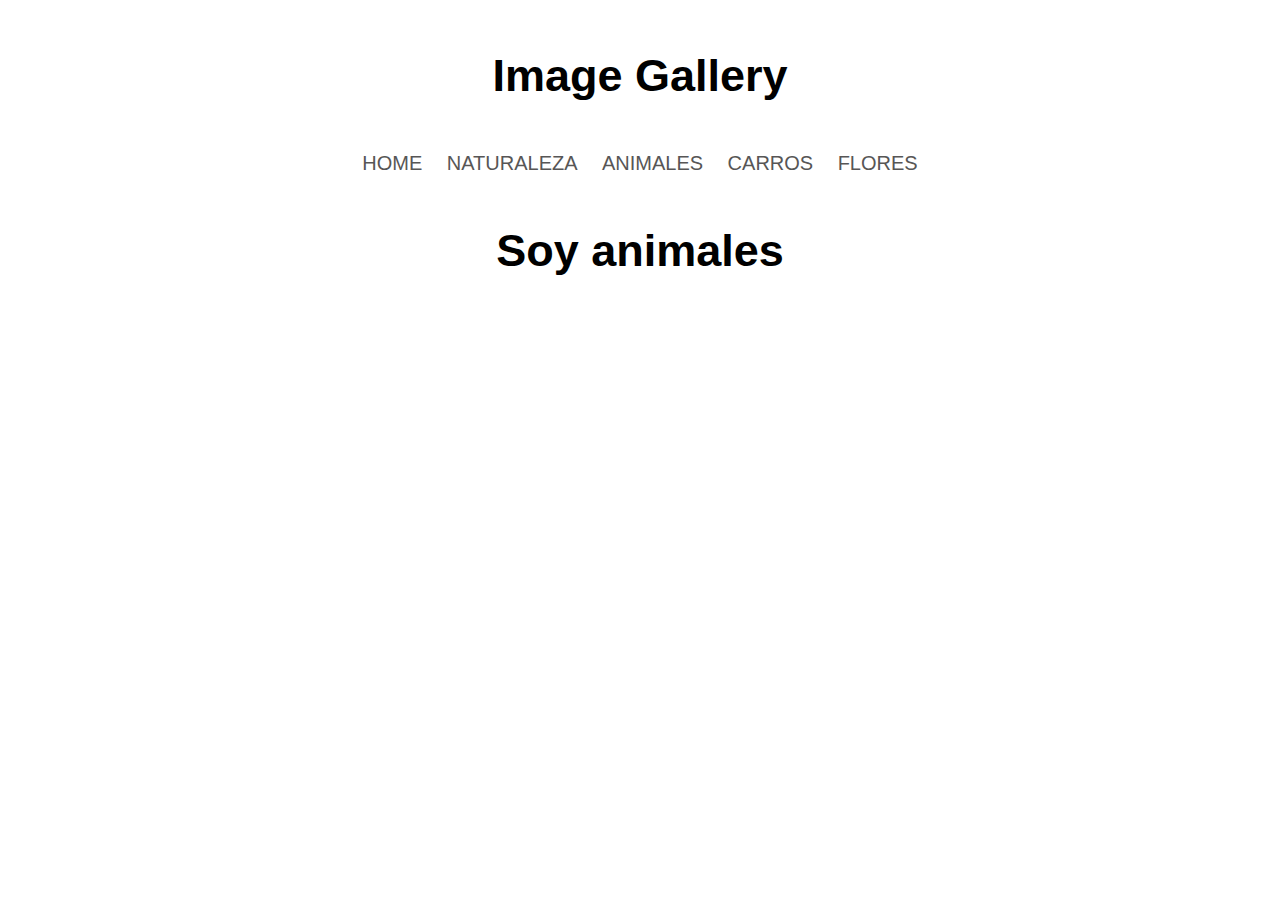
==== animales.html @ 75518bd1 "Creacion del navbar y cada uno de sus enlaces a otros HTML y creacion de la funcion para el login" ====
<!DOCTYPE html>
<html lang="en">
<head>
    <meta charset="UTF-8">
    <meta name="viewport" content="width=device-width, initial-scale=1.0">
    <title>Image Gallery</title>
    <link rel="stylesheet" href="gallery.css">
</head>
<body>
    <main>
        <header>
            <h1>Image Gallery</h1>
            <nav>
                <a href="gallery.html">HOME</a>
                <a href="naturaleza.html">NATURALEZA</a>
                <a href="#">ANIMALES</a>
                <a href="carros.html">CARROS</a>
                <a href="flores.html">FLORES</a>
            </nav>
        </header>
        <h1>Soy animales</h1>
    </main>
</body>
</html>
---- gallery.css ----
*{
    margin: 0;
    padding: 0;
    box-sizing: border-box;
    font-family: sans-serif;
}
h1{
    text-align: center;
    margin: 50px auto;
    font-size: 45px;
}

nav{
    text-align: center;
}
nav a{
    text-decoration-line: none;
    margin-left: 10px;
    margin-right: 10px;
    color: rgb(87, 86, 86);
    font-size: 20px;
}

nav a:hover{
    font-size: 25px;
    color: black;
}

img{
    
}
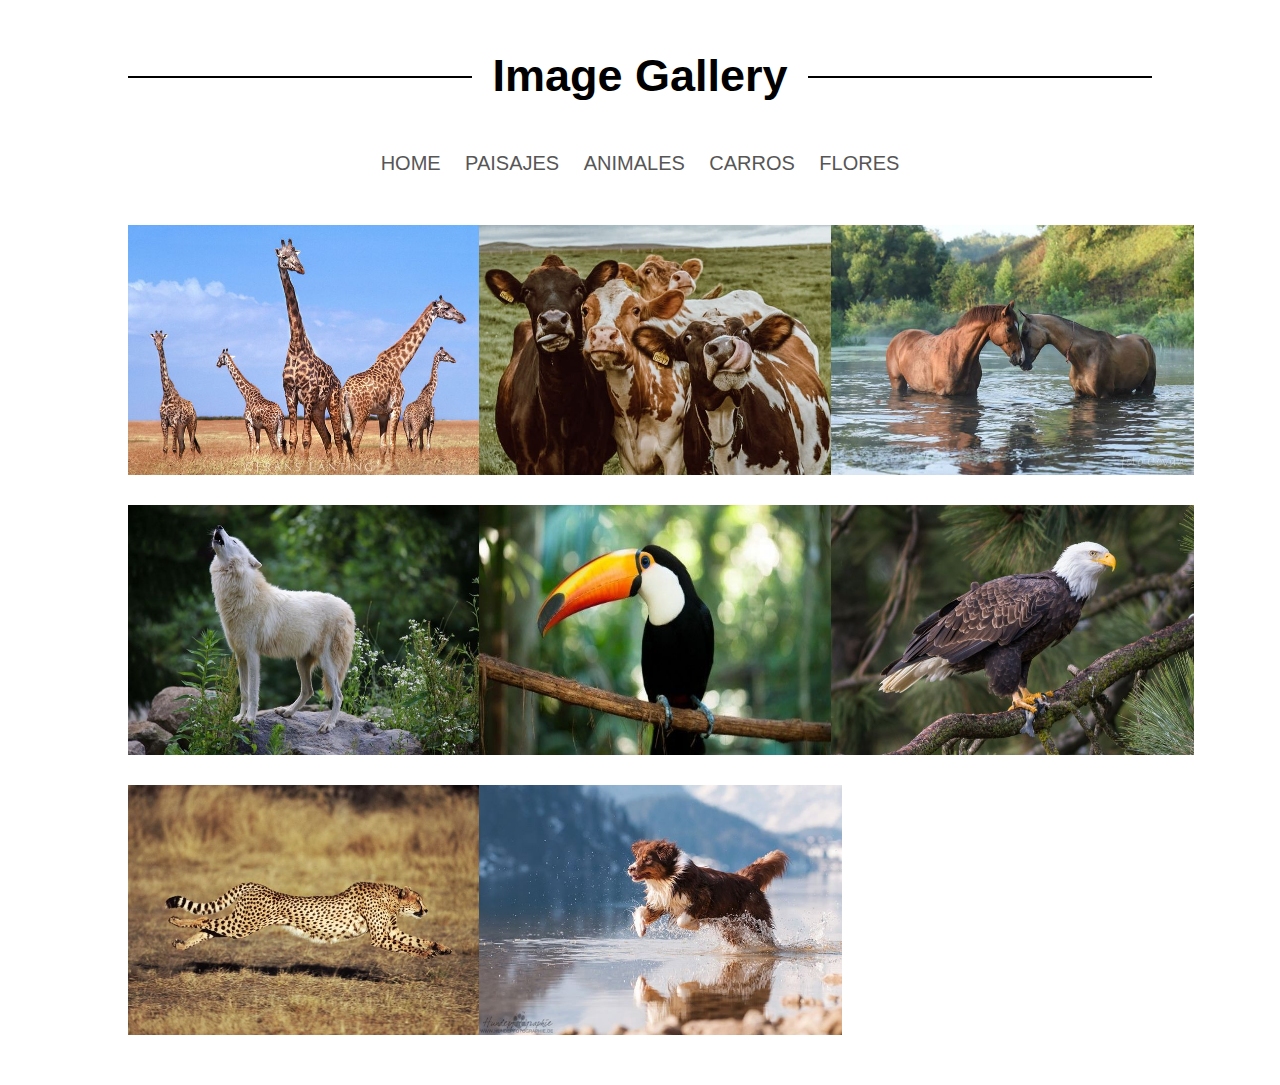
==== commit e7b44632: "Creacion de la s imagenes en elhtml de animalesy paisajes" ====
--- a/animales.html
+++ b/animales.html
@@ -8,17 +8,31 @@
 </head>
 <body>
     <main>
+        <div class="ful-img" id="fulImgBox">
+            <img src="img/9470de45-b8bf-4394-97c6-1d99c5108756.jpg" id="fulImg" alt="">
+            <span onclick="cerrarImg()">x</span>
+        </div>
         <header>
-            <h1>Image Gallery</h1>
+                <h1><span>Image Gallery</span></h1>
             <nav>
                 <a href="gallery.html">HOME</a>
-                <a href="naturaleza.html">NATURALEZA</a>
+                <a href="paisajes.html">PAISAJES</a>
                 <a href="#">ANIMALES</a>
                 <a href="carros.html">CARROS</a>
                 <a href="flores.html">FLORES</a>
             </nav>
         </header>
-        <h1>Soy animales</h1>
+        <div class="gallery">
+            <img src="img/9470de45-b8bf-4394-97c6-1d99c5108756.jpg" onclick="abrirFulImg(this.src)" alt="">
+            <img src="img/descarga.jpg" onclick="abrirFulImg(this.src)" alt="">
+            <img src="img/575d8a1b-100e-4faf-82b7-a0072686c0a7.jpg" onclick="abrirFulImg(this.src)" alt="">
+            <img src="img/Wolf.jpg" onclick="abrirFulImg(this.src)" alt="">
+            <img src="img/descarga (1).jpg" onclick="abrirFulImg(this.src)" alt="">
+            <img src="img/Bald Eagle Perch.jpg" onclick="abrirFulImg(this.src)" alt="">
+            <img src="img/descarga (2).jpg" onclick="abrirFulImg(this.src)" alt="">
+            <img src="img/descarga (3).jpg" onclick="abrirFulImg(this.src)" alt="">
+        </div>
     </main>
+    <script src="gallery.js"></script>
 </body>
 </html>--- a/gallery.css
+++ b/gallery.css
@@ -4,12 +4,81 @@
     box-sizing: border-box;
     font-family: sans-serif;
 }
+body{
+    background-color: rgb(255, 255, 255);
+}
 h1{
     text-align: center;
+    position: relative;
+    width: 80%;
     margin: 50px auto;
     font-size: 45px;
 }
 
+h1::before{
+    content: "";
+    display: block;
+    width: 100%;
+    height: 2px;
+    position: absolute;
+    background-color: black;
+    top: 50%;
+    z-index: -1;
+}
+
+h1 span{
+    background-color: white;
+    padding: 0 20px;
+}
+.gallery{
+    width: 80%;
+    margin: 50px auto 50px;
+    display: grid;
+    grid-template-columns: repeat(auto-fit, minmax(300px,1fr));
+    gap: 30px;
+}
+.gallery img{
+    width: 100%;
+    cursor: pointer;
+    transition: 1s;
+    height: 250px;
+    width: 363px;
+}
+.gallery img:hover{
+    transform: scale(1.1);
+}
+.ful-img{
+    width: 100%;
+    height: 100vh;
+    background-color: rgba(0, 0, 0, 0.9);
+    position: fixed;
+    top: 0;
+    left: 0;
+    display: none;
+    align-items: center;
+    justify-content: center;
+    z-index: 99;
+}
+.ful-img span{
+    position: absolute;
+    top: 5%;
+    right: 5%;
+    font-size: 30px;
+    color: white;
+    cursor: pointer;
+}
+.ful-img img{
+    width: 90%;
+    max-width: 700px;
+}
+@media screen and (max-width:400px) {
+    h1::before{
+        display: none;
+    }
+    h1 span{
+        padding: 0;
+    }
+}
 nav{
     text-align: center;
 }
@@ -26,6 +95,3 @@
     color: black;
 }
 
-img{
-    
-}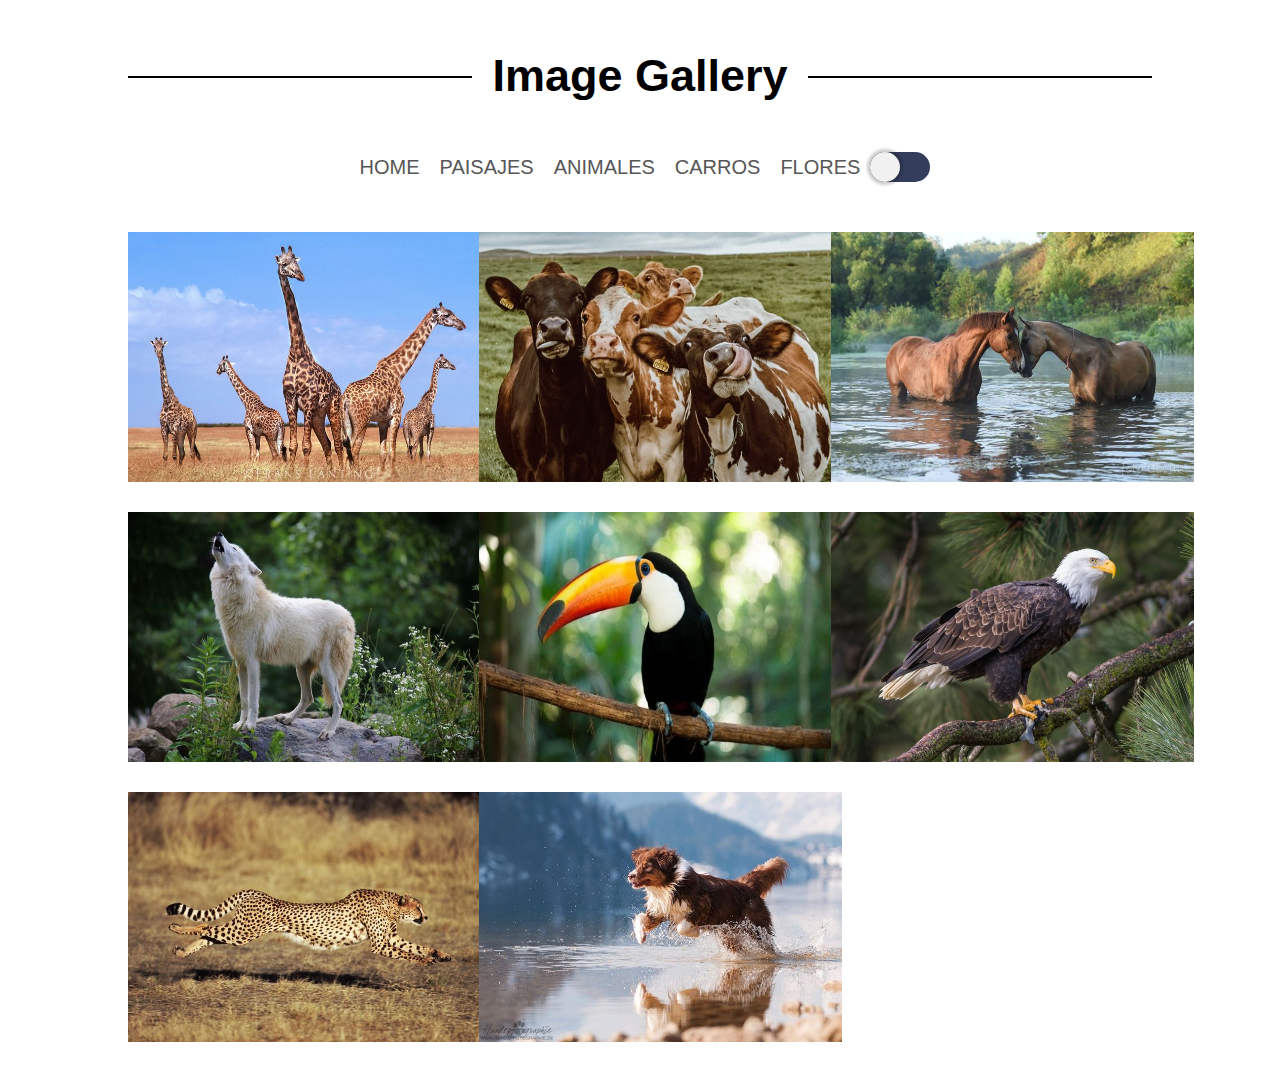
==== commit 94f43b16: "Creacion del modo oscuro (en proceso)" ====
--- a/animales.html
+++ b/animales.html
@@ -3,8 +3,10 @@
 <head>
     <meta charset="UTF-8">
     <meta name="viewport" content="width=device-width, initial-scale=1.0">
-    <title>Image Gallery</title>
+    <title>Image Gallery (Animales)</title>
     <link rel="stylesheet" href="gallery.css">
+    <link rel="stylesheet" href="https://cdnjs.cloudflare.com/ajax/libs/font-awesome/6.5.2/css/all.min.css" integrity="sha512-SnH5WK+bZxgPHs44uWIX+LLJAJ9/2PkPKZ5QiAj6Ta86w+fsb2TkcmfRyVX3pBnMFcV7oQPJkl9QevSCWr3W6A==" crossorigin="anonymous" referrerpolicy="no-referrer" />
+</head>
 </head>
 <body>
     <main>
@@ -13,13 +15,17 @@
             <span onclick="cerrarImg()">x</span>
         </div>
         <header>
-                <h1><span>Image Gallery</span></h1>
+            <h1><span><a href="index.html">Image Gallery</a></span></h1>
             <nav>
                 <a href="gallery.html">HOME</a>
                 <a href="paisajes.html">PAISAJES</a>
                 <a href="#">ANIMALES</a>
                 <a href="carros.html">CARROS</a>
                 <a href="flores.html">FLORES</a>
+                <button class="switch" id="switch">
+                    <span><i class="fa-solid fa-sun"></i></span>
+                    <span><i class="fa-solid fa-moon"></i></span>
+                </button>
             </nav>
         </header>
         <div class="gallery">
--- a/gallery.css
+++ b/gallery.css
@@ -6,6 +6,10 @@
 }
 body{
     background-color: rgb(255, 255, 255);
+    transition: .7s;
+}
+body.dark{
+    background: rgb(4, 9, 59);
 }
 h1{
     text-align: center;
@@ -14,7 +18,6 @@
     margin: 50px auto;
     font-size: 45px;
 }
-
 h1::before{
     content: "";
     display: block;
@@ -25,9 +28,12 @@
     top: 50%;
     z-index: -1;
 }
-
 h1 span{
     background-color: white;
+    padding: 0 20px;
+}
+h1 span.dark{
+    background: rgb(4, 9, 59);
     padding: 0 20px;
 }
 .gallery{
@@ -81,6 +87,9 @@
 }
 nav{
     text-align: center;
+    display: flex;
+    align-items: center;
+    justify-content: center;
 }
 nav a{
     text-decoration-line: none;
@@ -89,9 +98,52 @@
     color: rgb(87, 86, 86);
     font-size: 20px;
 }
-
 nav a:hover{
     font-size: 25px;
     color: black;
 }
 
+h1 span a{
+    text-decoration: none;
+    color: black;
+}
+
+.switch{
+  background: #343D5B;
+  border-radius: 1000px;
+  border: none;
+  position: relative;
+  cursor: pointer;
+  display: flex;
+  outline: none;
+}
+.switch span{
+    width: 30px;
+    height: 30px;
+    line-height: 30px;
+    display: block;
+    background: none;
+    color: white;
+}
+.switch::after{
+    content: "";
+    display: block;
+    width: 30px;
+    height: 30px;
+    position: absolute;
+    background: #f1f1f1;
+    top: 0;
+    left: 0;
+    right: unset;
+    border-radius: 1000px;
+    transition: .3s ease all;
+    box-shadow: 0px 0px 3px 3px rgba(0, 0, 0, .2);
+}
+.switch.active{
+    background: orange;
+    color: black;
+}
+.switch.active::after{
+    right: 0;
+    left: unset;
+}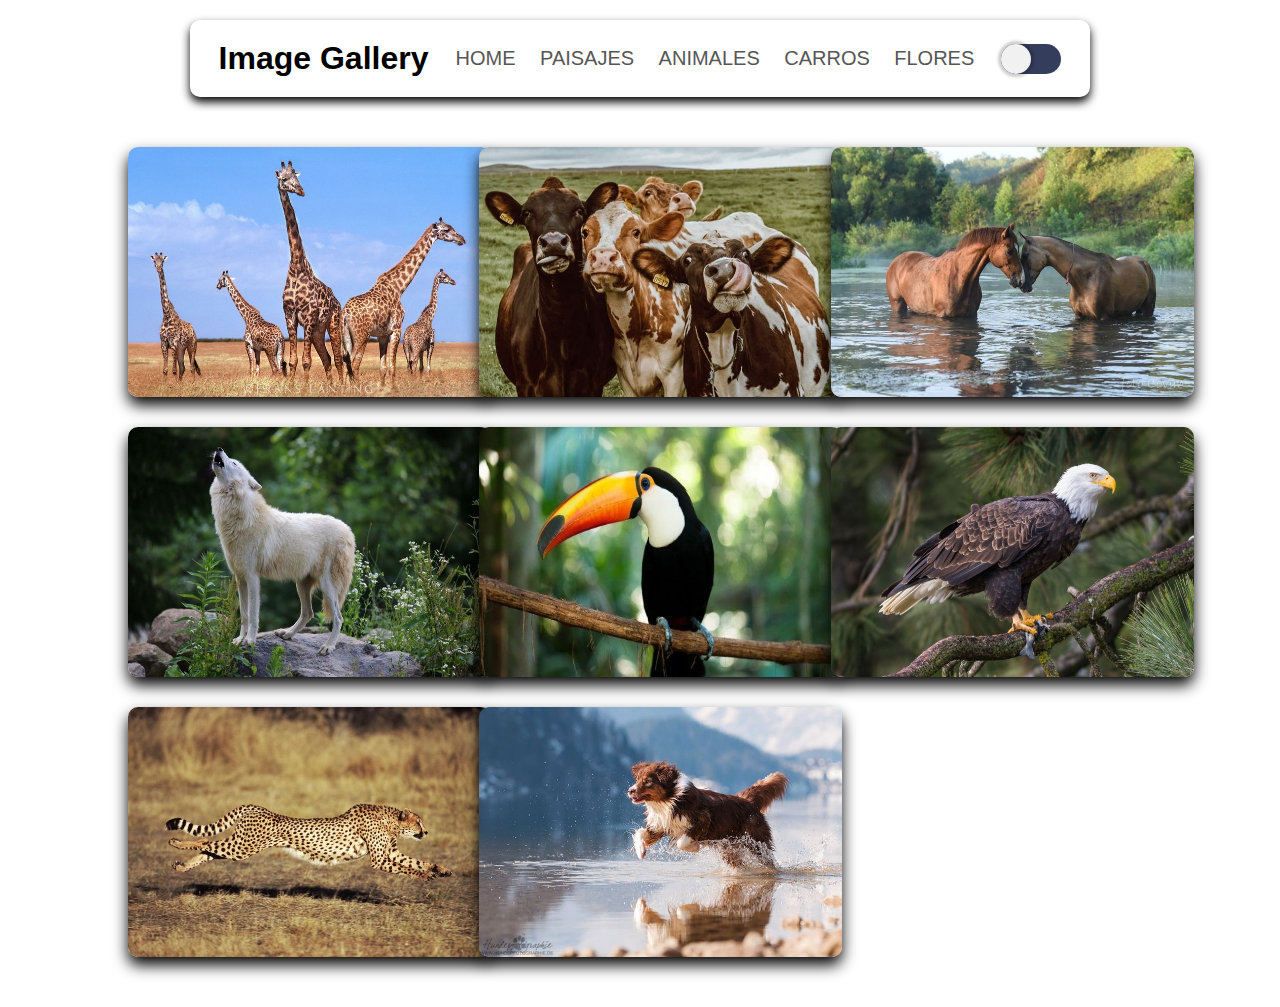
==== commit fff06c89: "Mode dark y navbar terminados" ====
--- a/animales.html
+++ b/animales.html
@@ -15,18 +15,25 @@
             <span onclick="cerrarImg()">x</span>
         </div>
         <header>
-            <h1><span><a href="index.html">Image Gallery</a></span></h1>
             <nav>
-                <a href="gallery.html">HOME</a>
-                <a href="paisajes.html">PAISAJES</a>
-                <a href="#">ANIMALES</a>
-                <a href="carros.html">CARROS</a>
-                <a href="flores.html">FLORES</a>
-                <button class="switch" id="switch">
-                    <span><i class="fa-solid fa-sun"></i></span>
-                    <span><i class="fa-solid fa-moon"></i></span>
-                </button>
+                <div class="container-nav">
+                    <div class="logo">
+                        <h1><a href="index.html">Image Gallery</a></h1>
+                    </div>
+                    <div class="enlaces">
+                        <a href="gallery.html">HOME</a>
+                        <a href="paisajes.html">PAISAJES</a>
+                        <a href="#">ANIMALES</a>
+                        <a href="carros.html">CARROS</a>
+                        <a href="flores.html">FLORES</a>
+                    </div>
+                    <button class="switch" id="switch">
+                        <span><i class="fa-solid fa-sun"></i></span>
+                        <span><i class="fa-solid fa-moon"></i></span>
+                    </button>
+                </div>
             </nav>
+           
         </header>
         <div class="gallery">
             <img src="img/9470de45-b8bf-4394-97c6-1d99c5108756.jpg" onclick="abrirFulImg(this.src)" alt="">
--- a/gallery.css
+++ b/gallery.css
@@ -11,30 +11,13 @@
 body.dark{
     background: rgb(4, 9, 59);
 }
-h1{
-    text-align: center;
-    position: relative;
-    width: 80%;
-    margin: 50px auto;
-    font-size: 45px;
+h1 a{
+    text-decoration-line: none;
+    color: black;
+    transition: .7s;
 }
-h1::before{
-    content: "";
-    display: block;
-    width: 100%;
-    height: 2px;
-    position: absolute;
-    background-color: black;
-    top: 50%;
-    z-index: -1;
-}
-h1 span{
-    background-color: white;
-    padding: 0 20px;
-}
-h1 span.dark{
-    background: rgb(4, 9, 59);
-    padding: 0 20px;
+body.dark h1 a{
+    color: white;
 }
 .gallery{
     width: 80%;
@@ -49,6 +32,11 @@
     transition: 1s;
     height: 250px;
     width: 363px;
+    border-radius: 10px;
+    box-shadow: 0 8px 15px black;
+}
+body.dark .gallery img{
+    box-shadow: 0 8px 15px rgb(39, 133, 221);
 }
 .gallery img:hover{
     transform: scale(1.1);
@@ -77,37 +65,46 @@
     width: 90%;
     max-width: 700px;
 }
-@media screen and (max-width:400px) {
-    h1::before{
-        display: none;
-    }
-    h1 span{
-        padding: 0;
-    }
-}
 nav{
-    text-align: center;
     display: flex;
     align-items: center;
     justify-content: center;
 }
-nav a{
+.container-nav{
+    margin-top: 20px;
+    padding: 20px;
+    width: 900px;
+    display: flex;
+    align-items: center;
+    justify-content: space-around;
+    background: white;
+    box-shadow: 0 5px 10px black;
+    border-radius: 10px;
+    transition: .9s;
+}
+body.dark .container-nav{
+    background: #222222;
+    box-shadow: 0 5px 10px rgb(39, 133, 221);
+}
+.enlaces a{
     text-decoration-line: none;
     margin-left: 10px;
     margin-right: 10px;
     color: rgb(87, 86, 86);
     font-size: 20px;
+    transition: .7s;
 }
-nav a:hover{
+body.dark .enlaces a{
+    color: white;
+    transition: .7s;
+}
+.enlaces a:hover{
     font-size: 25px;
     color: black;
 }
-
-h1 span a{
-    text-decoration: none;
-    color: black;
+body.dark .enlaces a:hover{
+    color: rgb(39, 133, 221);
 }
-
 .switch{
   background: #343D5B;
   border-radius: 1000px;
